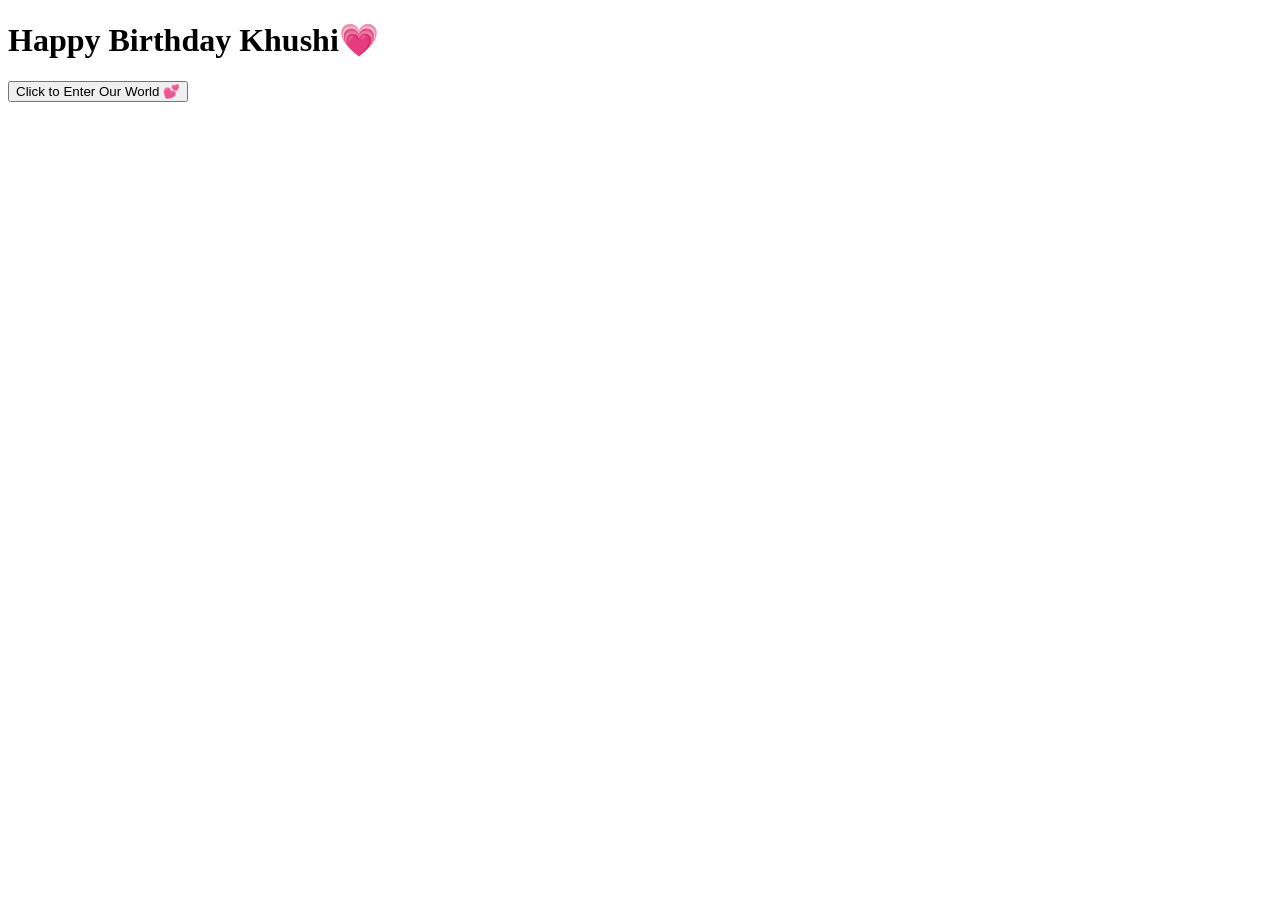
==== index.html @ 7f9a08b2 "Add files via upload" ====
<!DOCTYPE html>
<html lang="en">
<head>
    <meta charset="UTF-8">
    <meta name="viewport" content="width=device-width, initial-scale=1.0">
    <title>Happy Birthday</title>
    <script src="https://cdnjs.cloudflare.com/ajax/libs/gsap/3.12.2/gsap.min.js"></script>
    <link rel="stylesheet" href="style.css">
    
</head>
<body>
    <div class="cursor"></div>
    <div class="container">
        <h1>Happy Birthday Khushi💗</h1>
        <div class="greeting"></div>
        <button class="cta-button">Click to Enter Our World 💕</button>
    </div>

    <script src="script.js">
        
    </script>
</body>
</html>
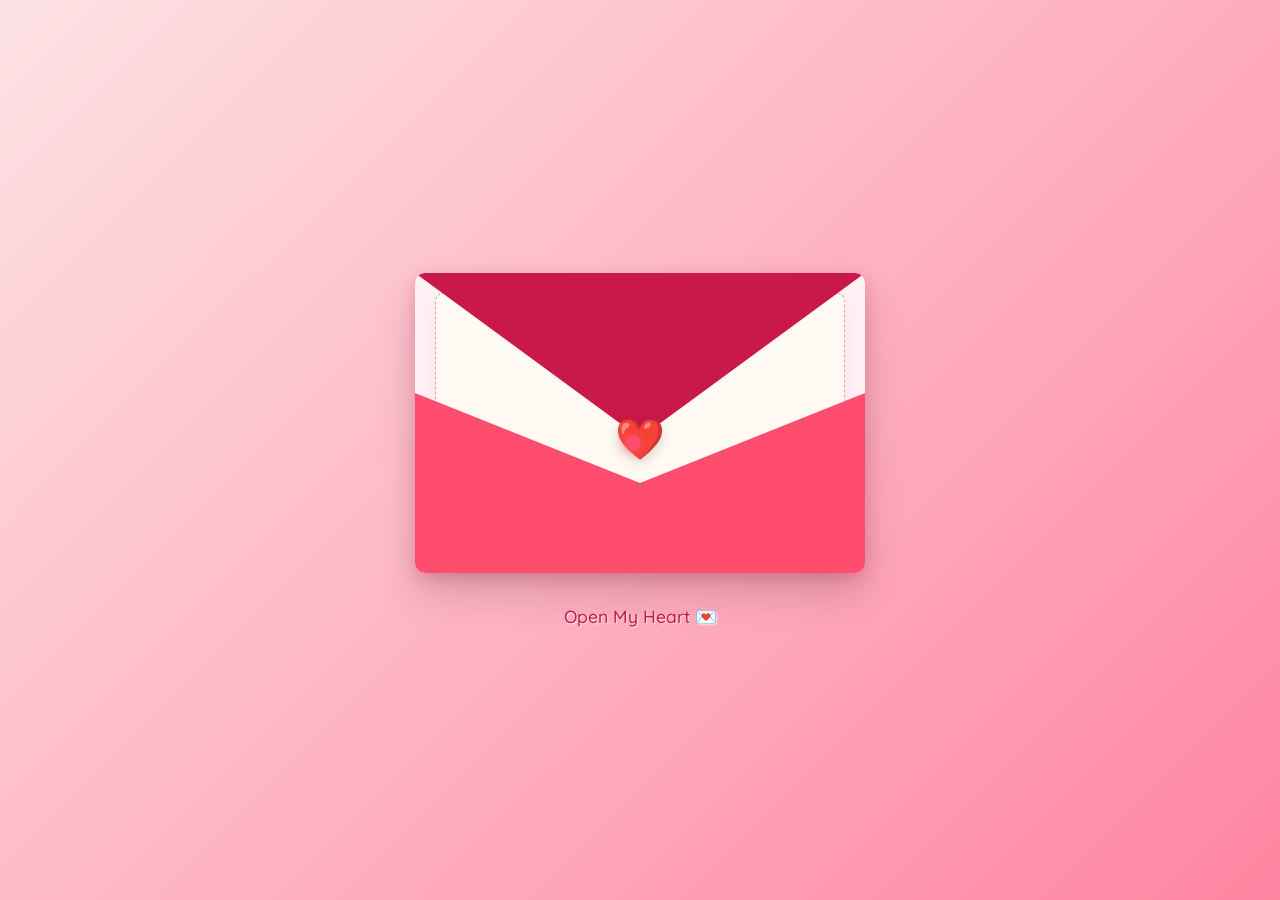
==== commit 04c39dae: "Initial commit" ====
--- a/index.html
+++ b/index.html
@@ -3,21 +3,31 @@
 <head>
     <meta charset="UTF-8">
     <meta name="viewport" content="width=device-width, initial-scale=1.0">
-    <title>Happy Birthday</title>
+    <title>For My Love 💖</title>
     <script src="https://cdnjs.cloudflare.com/ajax/libs/gsap/3.12.2/gsap.min.js"></script>
     <link rel="stylesheet" href="style.css">
     
 </head>
 <body>
     <div class="cursor"></div>
-    <div class="container">
-        <h1>Happy Birthday Khushi💗</h1>
-        <div class="greeting"></div>
-        <button class="cta-button">Click to Enter Our World 💕</button>
+    <div class="cursor-trail-container"></div>
+
+    <div class="envelope-wrapper">
+        <div class="envelope">
+            <div class="envelope-flap"></div>
+            <div class="envelope-paper">
+                <div class="letter-text">
+                    <h1>To My One & Only 💗</h1>
+                    <div class="greeting"></div>
+                    <button class="cta-button">Click to Enter Our World 💕</button>
+                </div>
+            </div>
+            <div class="envelope-pocket"></div>
+            <div class="envelope-heart-seal">❤️</div>
+        </div>
+        <div class="envelope-hint">Open My Heart 💌</div>
     </div>
 
-    <script src="script.js">
-        
-    </script>
+    <script src="script.js"></script>
 </body>
 </html>
--- a/style.css
+++ b/style.css
@@ -0,0 +1,284 @@
+@import url('https://fonts.googleapis.com/css2?family=Dancing+Script:wght@700&family=Playfair+Display:ital,wght@0,400..900;1,400..900&family=Quicksand:wght@400;500;600;700&display=swap');
+
+* {
+    margin: 0;
+    padding: 0;
+    box-sizing: border-box;
+    cursor: none;
+}
+
+body {
+    min-height: 100vh;
+    display: flex;
+    flex-direction: column;
+    align-items: center;
+    justify-content: center;
+    background: linear-gradient(-45deg, #ffe5ec, #ffc2d1, #ffb3c1, #ff85a1, #fde2e4);
+    background-size: 400% 400%;
+    animation: gradientBG 15s ease infinite;
+    font-family: 'Quicksand', sans-serif;
+    overflow: hidden;
+    position: relative;
+}
+
+/* Custom Cursor & Trail */
+.cursor {
+    width: 15px;
+    height: 15px;
+    background: #ff4d6d;
+    border-radius: 50%;
+    position: fixed;
+    pointer-events: none;
+    z-index: 10000;
+    box-shadow: 0 0 10px rgba(255, 77, 109, 0.8), 0 0 20px rgba(255, 77, 109, 0.4);
+    transform: translate(-50%, -50%);
+    transition: width 0.2s, height 0.2s;
+}
+
+.cursor-trail-container {
+    position: fixed;
+    top: 0;
+    left: 0;
+    width: 100%;
+    height: 100%;
+    pointer-events: none;
+    z-index: 9999;
+}
+
+.heart-particle {
+    position: absolute;
+    font-size: 14px;
+    pointer-events: none;
+    animation: floatParticle 1.5s ease-out forwards;
+}
+
+@keyframes floatParticle {
+    0% {
+        transform: translate(0, 0) scale(1) rotate(0deg);
+        opacity: 0.8;
+    }
+    100% {
+        transform: translate(var(--dx), var(--dy)) scale(0.2) rotate(var(--rot));
+        opacity: 0;
+    }
+}
+
+/* Envelope Container */
+.envelope-wrapper {
+    position: relative;
+    width: 500px;
+    height: 380px;
+    display: flex;
+    flex-direction: column;
+    align-items: center;
+    justify-content: center;
+    perspective: 1000px;
+}
+
+.envelope {
+    position: relative;
+    width: 450px;
+    height: 300px;
+    background: #fff0f3;
+    border-radius: 10px;
+    box-shadow: 0 20px 40px rgba(0, 0, 0, 0.15), 0 5px 15px rgba(201, 24, 74, 0.2);
+    cursor: pointer;
+    transition: transform 0.5s ease;
+    transform-style: preserve-3d;
+}
+
+.envelope:hover {
+    transform: translateY(-5px) rotateX(5deg);
+}
+
+.envelope-flap {
+    position: absolute;
+    top: 0;
+    left: 0;
+    width: 100%;
+    height: 100%;
+    background: #c9184a;
+    clip-path: polygon(0% 0%, 50% 55%, 100% 0%);
+    transform-origin: top;
+    z-index: 4;
+    transition: transform 0.6s cubic-bezier(0.4, 0, 0.2, 1), z-index 0.6s;
+    border-radius: 10px 10px 0 0;
+}
+
+.envelope-pocket {
+    position: absolute;
+    top: 0;
+    left: 0;
+    width: 100%;
+    height: 100%;
+    background: #ff4d6d;
+    clip-path: polygon(0% 40%, 50% 70%, 100% 40%, 100% 100%, 0% 100%);
+    z-index: 3;
+    border-radius: 0 0 10px 10px;
+}
+
+/* Heart Seal */
+.envelope-heart-seal {
+    position: absolute;
+    top: 55%;
+    left: 50%;
+    transform: translate(-50%, -50%);
+    font-size: 2.5rem;
+    z-index: 5;
+    transition: transform 0.3s ease, opacity 0.5s ease;
+    filter: drop-shadow(0 4px 6px rgba(0,0,0,0.15));
+    animation: heartBeat 2s infinite;
+}
+
+.envelope-heart-seal:hover {
+    transform: translate(-50%, -50%) scale(1.2);
+}
+
+@keyframes heartBeat {
+    0%, 100% { transform: translate(-50%, -50%) scale(1); }
+    50% { transform: translate(-50%, -50%) scale(1.1); }
+}
+
+/* Letter Paper */
+.envelope-paper {
+    position: absolute;
+    bottom: 10px;
+    left: 20px;
+    width: 410px;
+    height: 270px;
+    background: #fffaf4;
+    border-radius: 8px;
+    padding: 2rem 1.5rem;
+    box-shadow: 0 10px 20px rgba(0, 0, 0, 0.05);
+    z-index: 2;
+    transition: transform 0.8s cubic-bezier(0.4, 0, 0.2, 1);
+    transform: translateY(0);
+    display: flex;
+    flex-direction: column;
+    align-items: center;
+    justify-content: center;
+    border: 1px dashed rgba(201, 24, 74, 0.4);
+}
+
+.letter-text {
+    width: 100%;
+    text-align: center;
+    opacity: 0;
+    transition: opacity 0.5s ease;
+}
+
+/* Typography & Interactive Content */
+h1 {
+    font-family: 'Playfair Display', serif;
+    font-size: 2.2rem;
+    font-weight: 700;
+    color: #a4133c;
+    text-shadow: 1px 1px 2px rgba(255, 75, 110, 0.3);
+    margin-bottom: 1rem;
+}
+
+.greeting {
+    font-family: 'Dancing Script', cursive;
+    font-size: 1.5rem;
+    color: #590d22;
+    margin-bottom: 1.5rem;
+    min-height: 3rem;
+    line-height: 1.4;
+}
+
+.cta-button {
+    padding: 0.8rem 1.8rem;
+    font-size: 1rem;
+    font-family: 'Quicksand', sans-serif;
+    font-weight: 600;
+    background: linear-gradient(45deg, #c9184a, #ff758f);
+    border: none;
+    border-radius: 50px;
+    color: white;
+    cursor: pointer;
+    box-shadow: 0 6px 15px rgba(201, 24, 74, 0.4);
+    transition: transform 0.3s, box-shadow 0.3s, background 0.3s;
+    opacity: 0;
+    transform: translateY(20px);
+}
+
+.cta-button:hover {
+    transform: translateY(-2px) scale(1.05) !important;
+    box-shadow: 0 10px 20px rgba(216, 75, 118, 0.6);
+}
+
+/* Hint Text */
+.envelope-hint {
+    margin-top: 2rem;
+    font-size: 1.1rem;
+    font-weight: 500;
+    color: #c9184a;
+    animation: floatHint 3s ease-in-out infinite;
+    text-shadow: 1px 1px 2px rgba(255, 255, 255, 0.8);
+}
+
+@keyframes floatHint {
+    0%, 100% { transform: translateY(0); }
+    50% { transform: translateY(-8px); }
+}
+
+/* Envelope Open State styles handled via JS class adding */
+.envelope.open .envelope-flap {
+    transform: rotateX(180deg);
+    z-index: 1;
+}
+
+.envelope.open .envelope-paper {
+    transform: translateY(-135px);
+    z-index: 5;
+    box-shadow: 0 15px 30px rgba(0, 0, 0, 0.15);
+}
+
+.envelope.open .envelope-heart-seal {
+    opacity: 0;
+    pointer-events: none;
+    transform: translate(-50%, -50%) scale(0);
+}
+
+/* Global animations */
+@keyframes gradientBG {
+    0% { background-position: 0% 50%; }
+    50% { background-position: 100% 50%; }
+    100% { background-position: 0% 50%; }
+}
+
+@media (max-width: 768px) {
+    .envelope-wrapper {
+        width: 320px;
+        height: 250px;
+    }
+    .envelope {
+        width: 290px;
+        height: 200px;
+    }
+    .envelope-paper {
+        width: 260px;
+        height: 180px;
+        padding: 1rem;
+    }
+    .envelope-flap {
+        clip-path: polygon(0% 0%, 50% 50%, 100% 0%);
+    }
+    .envelope-pocket {
+        clip-path: polygon(0% 40%, 50% 70%, 100% 40%, 100% 100%, 0% 100%);
+    }
+    .envelope.open .envelope-paper {
+        transform: translateY(-100px);
+    }
+    h1 {
+        font-size: 1.4rem;
+    }
+    .greeting {
+        font-size: 1.1rem;
+        min-height: 2.2rem;
+    }
+    .cta-button {
+        padding: 0.6rem 1.2rem;
+        font-size: 0.8rem;
+    }
+}
